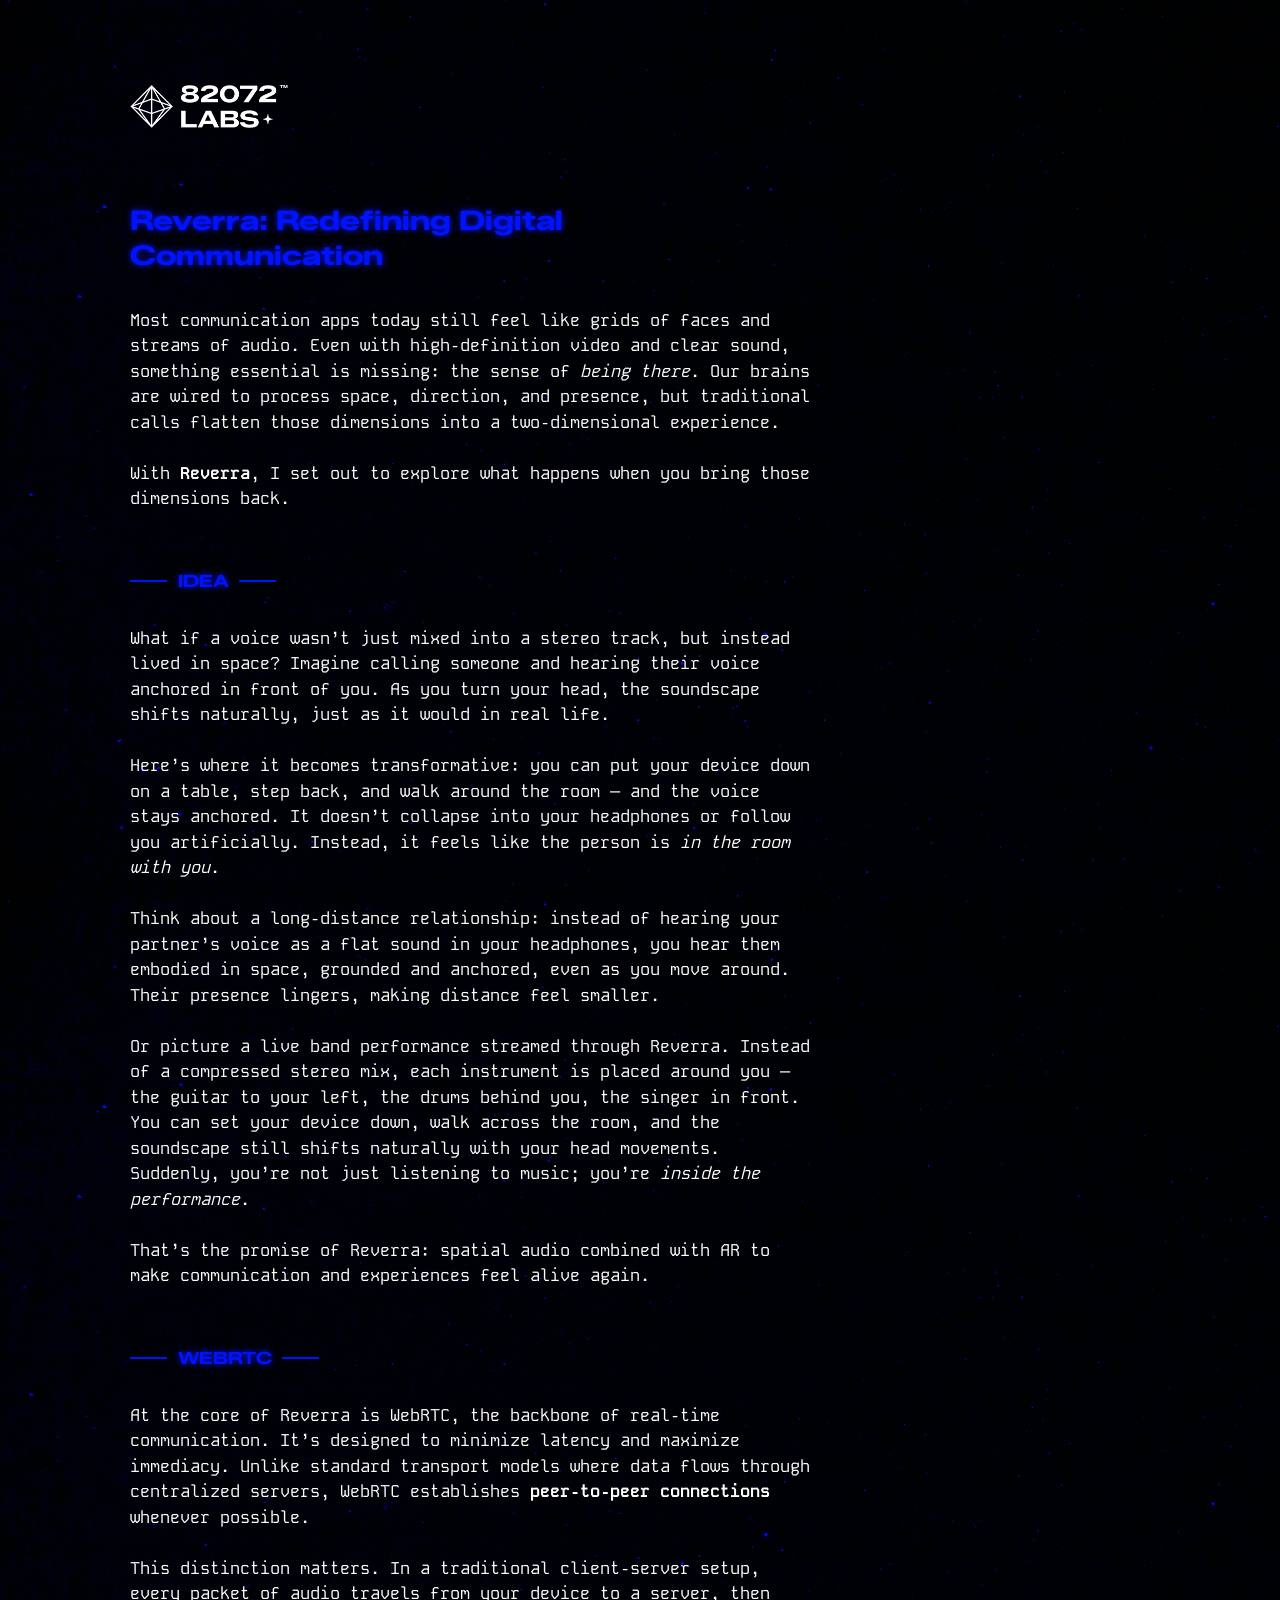
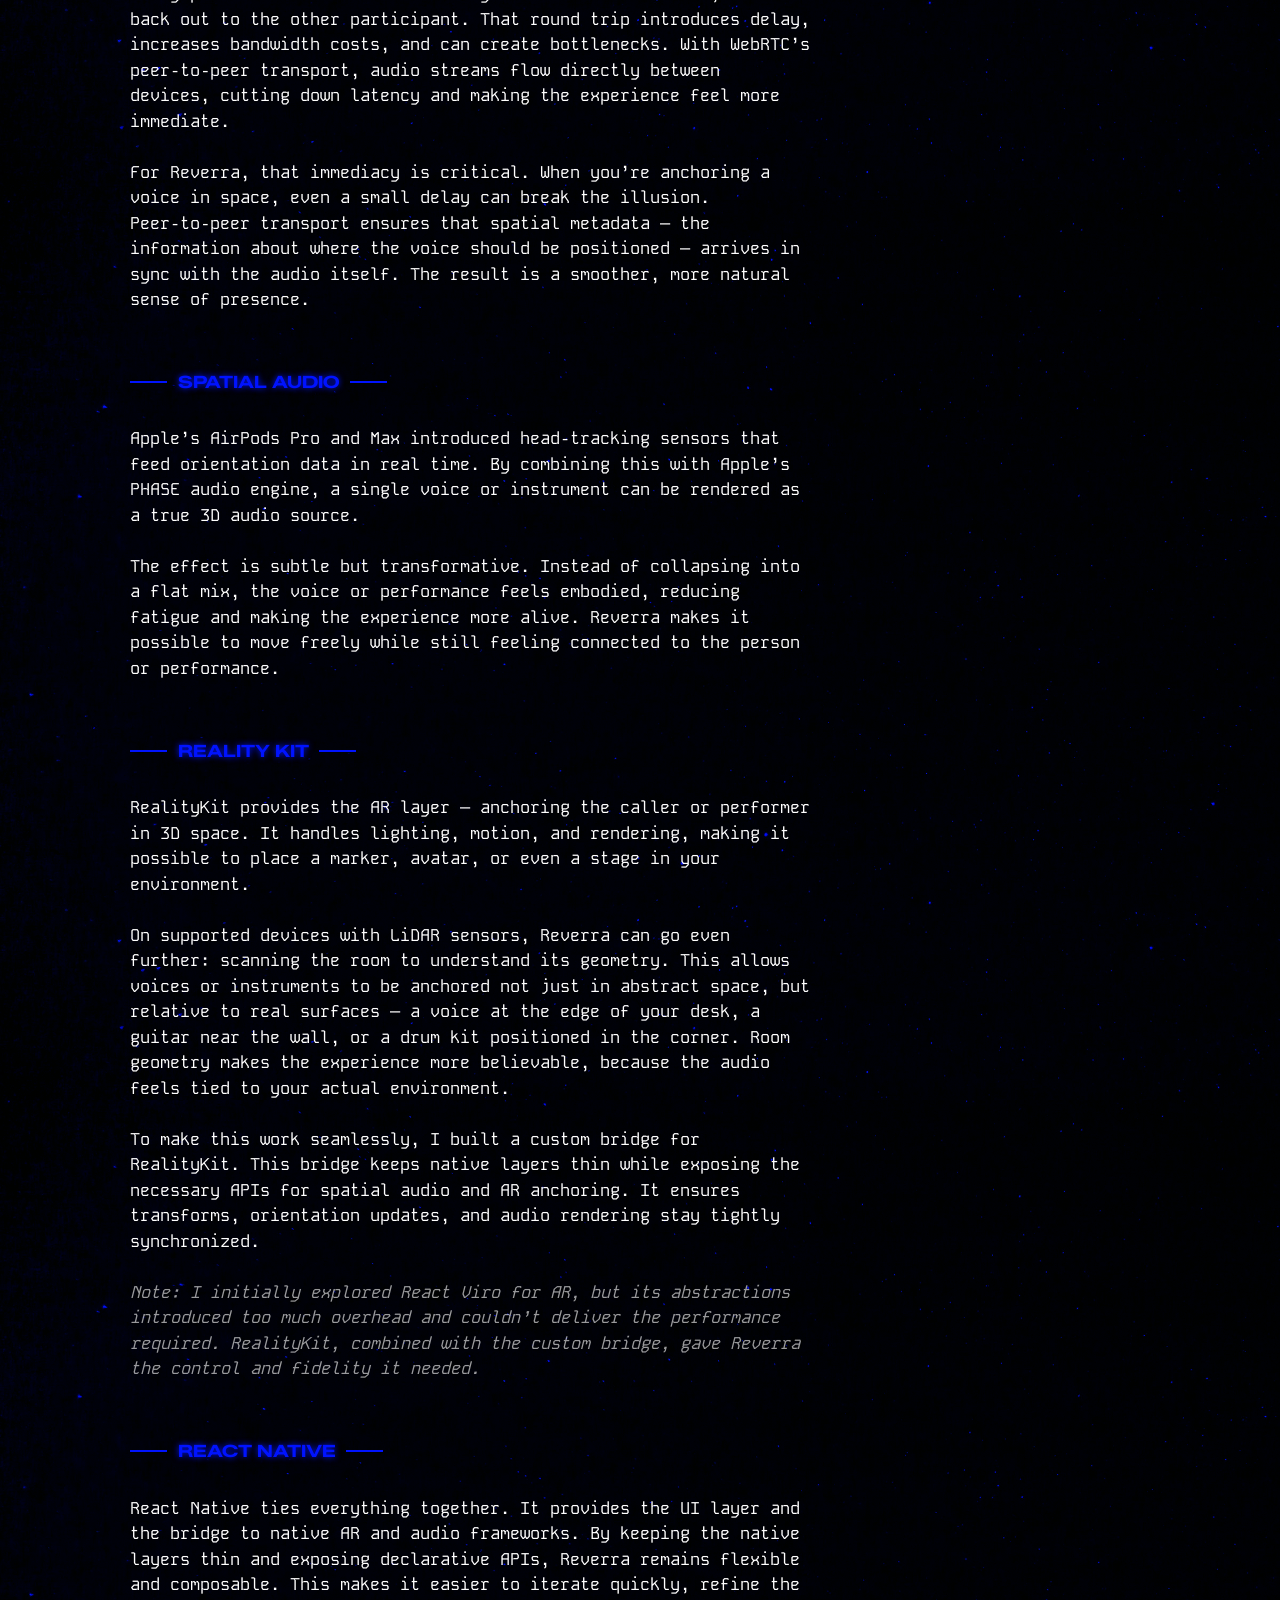
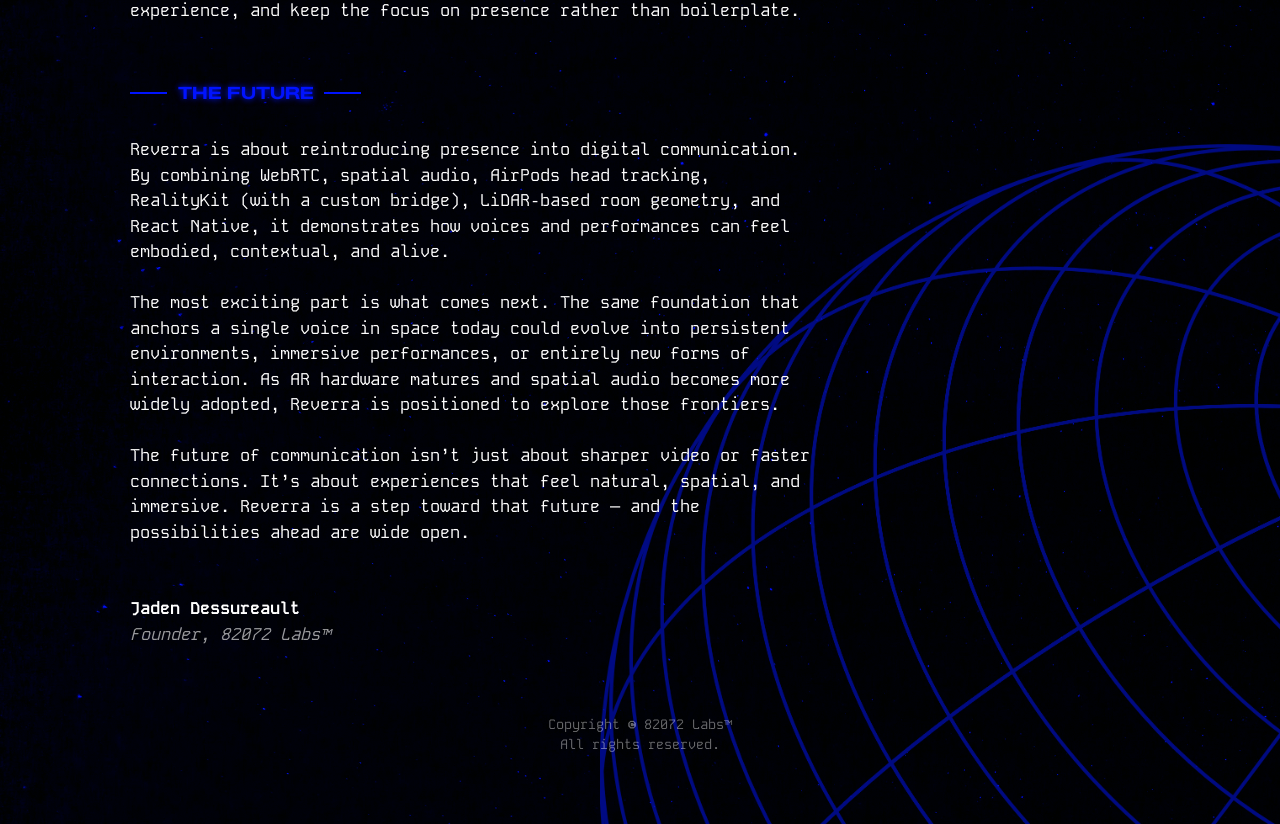
==== reverra.html @ 9ccff9d1 "add Reverra page" ====
<!DOCTYPE html>
<html>
  <head>
    <meta charset="utf-8">
    <title>82072 LABS&trade;</title>
    <meta name="viewport" content="width=device-width">
    <meta name="description" content="Clementine Cleaning is a wellness-focused cleaning service currently serving Winnipeg, Steinbach, and Neepawa.">
    <meta name="keywords" content="manitoba cleaners, green cleaners, winnipeg professional cleaners, manitoba professional cleaners, professional cleaners, winnipeg">

    <meta property="og:description" content="Clementine Cleaning is a wellness-focused cleaning service currently serving Winnipeg, Steinbach, and Neepawa.">
    <meta property="og:site_name" content="Clementine Cleaning">
    <meta property="og:title" content="Clementine Cleaning &mdash; tidy home. tidy mind.&trade;">
    <meta property="og:type" content="website">
    <meta property="og:url" content="https://clementinecleaning.ca">
    <meta property="og:image" content="images/card@2x.png" />

    <meta name="theme-color" content="#FDC772">

    <!-- Favicons -->
    <link rel="shortcut icon" href="images/icon-white.png">
    <link rel="apple-touch-icon" href="images/icon-white.png" sizes="180x180">

    <!-- Stylesheets -->
    <link rel="preconnect" href="https://fonts.googleapis.com">
    <link rel="preconnect" href="https://fonts.gstatic.com" crossorigin>
    <link href="https://fonts.googleapis.com/css2?family=Zalando+Sans+Expanded:wght@200..900&display=swap" rel="stylesheet">
    <link href="https://fonts.googleapis.com/css2?family=Kode+Mono:wght@400..700&display=swap" rel="stylesheet">

    <link rel="stylesheet" href="css/flexboxgrid.min.css">
    <link rel="stylesheet" href="css/main.css">
  </head>
  <body>
    <div class="global-container">
      <div class="container-fluid">
        <header class="header row">
          <a href="/"><img class="logo"  src="images/logo-full.png" /></a>
        </header>

        <section class="article row middle-xs between-xs">
          <div class="left-wrapper col-xs-12 col-md-8 last-xs first-md">
            <h2>Reverra: Redefining Digital Communication</h2>
            Most communication apps today still feel like grids of faces and streams of audio. Even with high‑definition video and clear sound, something essential is missing: the sense of <i>being there</i>. Our brains are wired to process space, direction, and presence, but traditional calls flatten those dimensions into a two‑dimensional experience.
            <br><br>
            With <strong>Reverra</strong>, I set out to explore what happens when you bring those dimensions back.
            <br><br>
            <h3>Idea</h3>
            What if a voice wasn’t just mixed into a stereo track, but instead lived in space? Imagine calling someone and hearing their voice anchored in front of you. As you turn your head, the soundscape shifts naturally, just as it would in real life.
            <br><br>
            Here’s where it becomes transformative: you can put your device down on a table, step back, and walk around the room — and the voice stays anchored. It doesn’t collapse into your headphones or follow you artificially. Instead, it feels like the person is <i>in the room with you</i>.
            <br><br>
            Think about a long‑distance relationship: instead of hearing your partner’s voice as a flat sound in your headphones, you hear them embodied in space, grounded and anchored, even as you move around. Their presence lingers, making distance feel smaller.
            <br><br>
            Or picture a live band performance streamed through Reverra. Instead of a compressed stereo mix, each instrument is placed around you — the guitar to your left, the drums behind you, the singer in front. You can set your device down, walk across the room, and the soundscape still shifts naturally with your head movements. Suddenly, you’re not just listening to music; you’re <i>inside the performance</i>.
            <br><br>
            That’s the promise of Reverra: spatial audio combined with AR to make communication and experiences feel alive again.
            <br><br>
            <h3>WebRTC</h3>
            At the core of Reverra is WebRTC, the backbone of real‑time communication. It’s designed to minimize latency and maximize immediacy. Unlike standard transport models where data flows through centralized servers, WebRTC establishes <strong>peer‑to‑peer connections</strong> whenever possible.
            <br><br>
            This distinction matters. In a traditional client‑server setup, every packet of audio travels from your device to a server, then back out to the other participant. That round trip introduces delay, increases bandwidth costs, and can create bottlenecks. With WebRTC’s peer‑to‑peer transport, audio streams flow directly between devices, cutting down latency and making the experience feel more immediate.
            <br><br>
            For Reverra, that immediacy is critical. When you’re anchoring a voice in space, even a small delay can break the illusion. Peer‑to‑peer transport ensures that spatial metadata — the information about where the voice should be positioned — arrives in sync with the audio itself. The result is a smoother, more natural sense of presence.
            <br><br>
            <h3>Spatial Audio</h3>
            Apple’s AirPods Pro and Max introduced head‑tracking sensors that feed orientation data in real time. By combining this with Apple’s PHASE audio engine, a single voice or instrument can be rendered as a true 3D audio source.
            <br><br>
            The effect is subtle but transformative. Instead of collapsing into a flat mix, the voice or performance feels embodied, reducing fatigue and making the experience more alive. Reverra makes it possible to move freely while still feeling connected to the person or performance.
            <br><br>
            <h3>Reality Kit</h3>
            RealityKit provides the AR layer — anchoring the caller or performer in 3D space. It handles lighting, motion, and rendering, making it possible to place a marker, avatar, or even a stage in your environment.
            <br><br>
            On supported devices with LiDAR sensors, Reverra can go even further: scanning the room to understand its geometry. This allows voices or instruments to be anchored not just in abstract space, but relative to real surfaces — a voice at the edge of your desk, a guitar near the wall, or a drum kit positioned in the corner. Room geometry makes the experience more believable, because the audio feels tied to your actual environment.
            <br><br>
            To make this work seamlessly, I built a custom bridge for RealityKit. This bridge keeps native layers thin while exposing the necessary APIs for spatial audio and AR anchoring. It ensures transforms, orientation updates, and audio rendering stay tightly synchronized.
            <br><br>
            <em>Note: I initially explored React Viro for AR, but its abstractions introduced too much overhead and couldn’t deliver the performance required. RealityKit, combined with the custom bridge, gave Reverra the control and fidelity it needed.</em>
            <br><br>
            <h3>React Native</h3>
            React Native ties everything together. It provides the UI layer and the bridge to native AR and audio frameworks. By keeping the native layers thin and exposing declarative APIs, Reverra remains flexible and composable. This makes it easier to iterate quickly, refine the experience, and keep the focus on presence rather than boilerplate.
            <br><br>
            <h3>The Future</h3>
            Reverra is about reintroducing presence into digital communication. By combining WebRTC, spatial audio, AirPods head tracking, RealityKit (with a custom bridge), LiDAR‑based room geometry, and React Native, it demonstrates how voices and performances can feel embodied, contextual, and alive.
            <br><br>
            The most exciting part is what comes next. The same foundation that anchors a single voice in space today could evolve into persistent environments, immersive performances, or entirely new forms of interaction. As AR hardware matures and spatial audio becomes more widely adopted, Reverra is positioned to explore those frontiers.
            <br><br>
            The future of communication isn’t just about sharper video or faster connections. It’s about experiences that feel natural, spatial, and immersive. Reverra is a step toward that future — and the possibilities ahead are wide open.
            <br><br><br>
            <strong>Jaden Dessureault</strong>
            <br>
            <em>Founder, 82072 Labs&trade;</em>
          </div>
        </section>

        <footer class="footer row">
          <div class="copyright col-xs-12">Copyright &copy; 82072 Labs&trade;<br> All rights reserved.<br></div>
        </footer>
      </div>

      <span class="overlay"></span>
      <span class="globe"></span>
    </div>
  </body>
</html>
---- css/flexboxgrid.min.css ----
.container,.container-fluid{margin-right:auto;margin-left:auto}.container-fluid{padding-right:2rem;padding-left:2rem}.row{box-sizing:border-box;display:-webkit-box;display:-webkit-flex;display:-ms-flexbox;display:flex;-webkit-box-flex:0;-webkit-flex:0 1 auto;-ms-flex:0 1 auto;flex:0 1 auto;-webkit-box-orient:horizontal;-webkit-box-direction:normal;-webkit-flex-direction:row;-ms-flex-direction:row;flex-direction:row;-webkit-flex-wrap:wrap;-ms-flex-wrap:wrap;flex-wrap:wrap;margin-right:-.5rem;margin-left:-.5rem}.row.reverse{-webkit-box-orient:horizontal;-webkit-box-direction:reverse;-webkit-flex-direction:row-reverse;-ms-flex-direction:row-reverse;flex-direction:row-reverse}.col.reverse{-webkit-box-orient:vertical;-webkit-box-direction:reverse;-webkit-flex-direction:column-reverse;-ms-flex-direction:column-reverse;flex-direction:column-reverse}.col-xs,.col-xs-1,.col-xs-10,.col-xs-11,.col-xs-12,.col-xs-2,.col-xs-3,.col-xs-4,.col-xs-5,.col-xs-6,.col-xs-7,.col-xs-8,.col-xs-9,.col-xs-offset-1,.col-xs-offset-10,.col-xs-offset-11,.col-xs-offset-12,.col-xs-offset-2,.col-xs-offset-3,.col-xs-offset-4,.col-xs-offset-5,.col-xs-offset-6,.col-xs-offset-7,.col-xs-offset-8,.col-xs-offset-9{box-sizing:border-box;-webkit-box-flex:0;-webkit-flex:0 0 auto;-ms-flex:0 0 auto;flex:0 0 auto;padding-right:.5rem;padding-left:.5rem}.col-xs{-webkit-box-flex:1;-webkit-flex-grow:1;-ms-flex-positive:1;flex-grow:1;-webkit-flex-basis:0;-ms-flex-preferred-size:0;flex-basis:0;max-width:100%}.col-xs-1{-webkit-flex-basis:8.333%;-ms-flex-preferred-size:8.333%;flex-basis:8.333%;max-width:8.333%}.col-xs-2{-webkit-flex-basis:16.667%;-ms-flex-preferred-size:16.667%;flex-basis:16.667%;max-width:16.667%}.col-xs-3{-webkit-flex-basis:25%;-ms-flex-preferred-size:25%;flex-basis:25%;max-width:25%}.col-xs-4{-webkit-flex-basis:33.333%;-ms-flex-preferred-size:33.333%;flex-basis:33.333%;max-width:33.333%}.col-xs-5{-webkit-flex-basis:41.667%;-ms-flex-preferred-size:41.667%;flex-basis:41.667%;max-width:41.667%}.col-xs-6{-webkit-flex-basis:50%;-ms-flex-preferred-size:50%;flex-basis:50%;max-width:50%}.col-xs-7{-webkit-flex-basis:58.333%;-ms-flex-preferred-size:58.333%;flex-basis:58.333%;max-width:58.333%}.col-xs-8{-webkit-flex-basis:66.667%;-ms-flex-preferred-size:66.667%;flex-basis:66.667%;max-width:66.667%}.col-xs-9{-webkit-flex-basis:75%;-ms-flex-preferred-size:75%;flex-basis:75%;max-width:75%}.col-xs-10{-webkit-flex-basis:83.333%;-ms-flex-preferred-size:83.333%;flex-basis:83.333%;max-width:83.333%}.col-xs-11{-webkit-flex-basis:91.667%;-ms-flex-preferred-size:91.667%;flex-basis:91.667%;max-width:91.667%}.col-xs-12{-webkit-flex-basis:100%;-ms-flex-preferred-size:100%;flex-basis:100%;max-width:100%}.col-xs-offset-1{margin-left:8.333%}.col-xs-offset-2{margin-left:16.667%}.col-xs-offset-3{margin-left:25%}.col-xs-offset-4{margin-left:33.333%}.col-xs-offset-5{margin-left:41.667%}.col-xs-offset-6{margin-left:50%}.col-xs-offset-7{margin-left:58.333%}.col-xs-offset-8{margin-left:66.667%}.col-xs-offset-9{margin-left:75%}.col-xs-offset-10{margin-left:83.333%}.col-xs-offset-11{margin-left:91.667%}.start-xs{-webkit-box-pack:start;-webkit-justify-content:flex-start;-ms-flex-pack:start;justify-content:flex-start;text-align:start}.center-xs{-webkit-box-pack:center;-webkit-justify-content:center;-ms-flex-pack:center;justify-content:center;text-align:center}.end-xs{-webkit-box-pack:end;-webkit-justify-content:flex-end;-ms-flex-pack:end;justify-content:flex-end;text-align:end}.top-xs{-webkit-box-align:start;-webkit-align-items:flex-start;-ms-flex-align:start;align-items:flex-start}.middle-xs{-webkit-box-align:center;-webkit-align-items:center;-ms-flex-align:center;align-items:center}.bottom-xs{-webkit-box-align:end;-webkit-align-items:flex-end;-ms-flex-align:end;align-items:flex-end}.around-xs{-webkit-justify-content:space-around;-ms-flex-pack:distribute;justify-content:space-around}.between-xs{-webkit-box-pack:justify;-webkit-justify-content:space-between;-ms-flex-pack:justify;justify-content:space-between}.first-xs{-webkit-box-ordinal-group:0;-webkit-order:-1;-ms-flex-order:-1;order:-1}.last-xs{-webkit-box-ordinal-group:2;-webkit-order:1;-ms-flex-order:1;order:1}@media only screen and (min-width:48em){.container{width:49rem}.col-sm,.col-sm-1,.col-sm-10,.col-sm-11,.col-sm-12,.col-sm-2,.col-sm-3,.col-sm-4,.col-sm-5,.col-sm-6,.col-sm-7,.col-sm-8,.col-sm-9,.col-sm-offset-1,.col-sm-offset-10,.col-sm-offset-11,.col-sm-offset-12,.col-sm-offset-2,.col-sm-offset-3,.col-sm-offset-4,.col-sm-offset-5,.col-sm-offset-6,.col-sm-offset-7,.col-sm-offset-8,.col-sm-offset-9{box-sizing:border-box;-webkit-box-flex:0;-webkit-flex:0 0 auto;-ms-flex:0 0 auto;flex:0 0 auto;padding-right:.5rem;padding-left:.5rem}.col-sm{-webkit-box-flex:1;-webkit-flex-grow:1;-ms-flex-positive:1;flex-grow:1;-webkit-flex-basis:0;-ms-flex-preferred-size:0;flex-basis:0;max-width:100%}.col-sm-1{-webkit-flex-basis:8.333%;-ms-flex-preferred-size:8.333%;flex-basis:8.333%;max-width:8.333%}.col-sm-2{-webkit-flex-basis:16.667%;-ms-flex-preferred-size:16.667%;flex-basis:16.667%;max-width:16.667%}.col-sm-3{-webkit-flex-basis:25%;-ms-flex-preferred-size:25%;flex-basis:25%;max-width:25%}.col-sm-4{-webkit-flex-basis:33.333%;-ms-flex-preferred-size:33.333%;flex-basis:33.333%;max-width:33.333%}.col-sm-5{-webkit-flex-basis:41.667%;-ms-flex-preferred-size:41.667%;flex-basis:41.667%;max-width:41.667%}.col-sm-6{-webkit-flex-basis:50%;-ms-flex-preferred-size:50%;flex-basis:50%;max-width:50%}.col-sm-7{-webkit-flex-basis:58.333%;-ms-flex-preferred-size:58.333%;flex-basis:58.333%;max-width:58.333%}.col-sm-8{-webkit-flex-basis:66.667%;-ms-flex-preferred-size:66.667%;flex-basis:66.667%;max-width:66.667%}.col-sm-9{-webkit-flex-basis:75%;-ms-flex-preferred-size:75%;flex-basis:75%;max-width:75%}.col-sm-10{-webkit-flex-basis:83.333%;-ms-flex-preferred-size:83.333%;flex-basis:83.333%;max-width:83.333%}.col-sm-11{-webkit-flex-basis:91.667%;-ms-flex-preferred-size:91.667%;flex-basis:91.667%;max-width:91.667%}.col-sm-12{-webkit-flex-basis:100%;-ms-flex-preferred-size:100%;flex-basis:100%;max-width:100%}.col-sm-offset-1{margin-left:8.333%}.col-sm-offset-2{margin-left:16.667%}.col-sm-offset-3{margin-left:25%}.col-sm-offset-4{margin-left:33.333%}.col-sm-offset-5{margin-left:41.667%}.col-sm-offset-6{margin-left:50%}.col-sm-offset-7{margin-left:58.333%}.col-sm-offset-8{margin-left:66.667%}.col-sm-offset-9{margin-left:75%}.col-sm-offset-10{margin-left:83.333%}.col-sm-offset-11{margin-left:91.667%}.start-sm{-webkit-box-pack:start;-webkit-justify-content:flex-start;-ms-flex-pack:start;justify-content:flex-start;text-align:start}.center-sm{-webkit-box-pack:center;-webkit-justify-content:center;-ms-flex-pack:center;justify-content:center;text-align:center}.end-sm{-webkit-box-pack:end;-webkit-justify-content:flex-end;-ms-flex-pack:end;justify-content:flex-end;text-align:end}.top-sm{-webkit-box-align:start;-webkit-align-items:flex-start;-ms-flex-align:start;align-items:flex-start}.middle-sm{-webkit-box-align:center;-webkit-align-items:center;-ms-flex-align:center;align-items:center}.bottom-sm{-webkit-box-align:end;-webkit-align-items:flex-end;-ms-flex-align:end;align-items:flex-end}.around-sm{-webkit-justify-content:space-around;-ms-flex-pack:distribute;justify-content:space-around}.between-sm{-webkit-box-pack:justify;-webkit-justify-content:space-between;-ms-flex-pack:justify;justify-content:space-between}.first-sm{-webkit-box-ordinal-group:0;-webkit-order:-1;-ms-flex-order:-1;order:-1}.last-sm{-webkit-box-ordinal-group:2;-webkit-order:1;-ms-flex-order:1;order:1}}@media only screen and (min-width:64em){.container{width:65rem}.col-md,.col-md-1,.col-md-10,.col-md-11,.col-md-12,.col-md-2,.col-md-3,.col-md-4,.col-md-5,.col-md-6,.col-md-7,.col-md-8,.col-md-9,.col-md-offset-1,.col-md-offset-10,.col-md-offset-11,.col-md-offset-12,.col-md-offset-2,.col-md-offset-3,.col-md-offset-4,.col-md-offset-5,.col-md-offset-6,.col-md-offset-7,.col-md-offset-8,.col-md-offset-9{box-sizing:border-box;-webkit-box-flex:0;-webkit-flex:0 0 auto;-ms-flex:0 0 auto;flex:0 0 auto;padding-right:.5rem;padding-left:.5rem}.col-md{-webkit-box-flex:1;-webkit-flex-grow:1;-ms-flex-positive:1;flex-grow:1;-webkit-flex-basis:0;-ms-flex-preferred-size:0;flex-basis:0;max-width:100%}.col-md-1{-webkit-flex-basis:8.333%;-ms-flex-preferred-size:8.333%;flex-basis:8.333%;max-width:8.333%}.col-md-2{-webkit-flex-basis:16.667%;-ms-flex-preferred-size:16.667%;flex-basis:16.667%;max-width:16.667%}.col-md-3{-webkit-flex-basis:25%;-ms-flex-preferred-size:25%;flex-basis:25%;max-width:25%}.col-md-4{-webkit-flex-basis:33.333%;-ms-flex-preferred-size:33.333%;flex-basis:33.333%;max-width:33.333%}.col-md-5{-webkit-flex-basis:41.667%;-ms-flex-preferred-size:41.667%;flex-basis:41.667%;max-width:41.667%}.col-md-6{-webkit-flex-basis:50%;-ms-flex-preferred-size:50%;flex-basis:50%;max-width:50%}.col-md-7{-webkit-flex-basis:58.333%;-ms-flex-preferred-size:58.333%;flex-basis:58.333%;max-width:58.333%}.col-md-8{-webkit-flex-basis:66.667%;-ms-flex-preferred-size:66.667%;flex-basis:66.667%;max-width:66.667%}.col-md-9{-webkit-flex-basis:75%;-ms-flex-preferred-size:75%;flex-basis:75%;max-width:75%}.col-md-10{-webkit-flex-basis:83.333%;-ms-flex-preferred-size:83.333%;flex-basis:83.333%;max-width:83.333%}.col-md-11{-webkit-flex-basis:91.667%;-ms-flex-preferred-size:91.667%;flex-basis:91.667%;max-width:91.667%}.col-md-12{-webkit-flex-basis:100%;-ms-flex-preferred-size:100%;flex-basis:100%;max-width:100%}.col-md-offset-1{margin-left:8.333%}.col-md-offset-2{margin-left:16.667%}.col-md-offset-3{margin-left:25%}.col-md-offset-4{margin-left:33.333%}.col-md-offset-5{margin-left:41.667%}.col-md-offset-6{margin-left:50%}.col-md-offset-7{margin-left:58.333%}.col-md-offset-8{margin-left:66.667%}.col-md-offset-9{margin-left:75%}.col-md-offset-10{margin-left:83.333%}.col-md-offset-11{margin-left:91.667%}.start-md{-webkit-box-pack:start;-webkit-justify-content:flex-start;-ms-flex-pack:start;justify-content:flex-start;text-align:start}.center-md{-webkit-box-pack:center;-webkit-justify-content:center;-ms-flex-pack:center;justify-content:center;text-align:center}.end-md{-webkit-box-pack:end;-webkit-justify-content:flex-end;-ms-flex-pack:end;justify-content:flex-end;text-align:end}.top-md{-webkit-box-align:start;-webkit-align-items:flex-start;-ms-flex-align:start;align-items:flex-start}.middle-md{-webkit-box-align:center;-webkit-align-items:center;-ms-flex-align:center;align-items:center}.bottom-md{-webkit-box-align:end;-webkit-align-items:flex-end;-ms-flex-align:end;align-items:flex-end}.around-md{-webkit-justify-content:space-around;-ms-flex-pack:distribute;justify-content:space-around}.between-md{-webkit-box-pack:justify;-webkit-justify-content:space-between;-ms-flex-pack:justify;justify-content:space-between}.first-md{-webkit-box-ordinal-group:0;-webkit-order:-1;-ms-flex-order:-1;order:-1}.last-md{-webkit-box-ordinal-group:2;-webkit-order:1;-ms-flex-order:1;order:1}}@media only screen and (min-width:75em){.container{width:76rem}.col-lg,.col-lg-1,.col-lg-10,.col-lg-11,.col-lg-12,.col-lg-2,.col-lg-3,.col-lg-4,.col-lg-5,.col-lg-6,.col-lg-7,.col-lg-8,.col-lg-9,.col-lg-offset-1,.col-lg-offset-10,.col-lg-offset-11,.col-lg-offset-12,.col-lg-offset-2,.col-lg-offset-3,.col-lg-offset-4,.col-lg-offset-5,.col-lg-offset-6,.col-lg-offset-7,.col-lg-offset-8,.col-lg-offset-9{box-sizing:border-box;-webkit-box-flex:0;-webkit-flex:0 0 auto;-ms-flex:0 0 auto;flex:0 0 auto;padding-right:.5rem;padding-left:.5rem}.col-lg{-webkit-box-flex:1;-webkit-flex-grow:1;-ms-flex-positive:1;flex-grow:1;-webkit-flex-basis:0;-ms-flex-preferred-size:0;flex-basis:0;max-width:100%}.col-lg-1{-webkit-flex-basis:8.333%;-ms-flex-preferred-size:8.333%;flex-basis:8.333%;max-width:8.333%}.col-lg-2{-webkit-flex-basis:16.667%;-ms-flex-preferred-size:16.667%;flex-basis:16.667%;max-width:16.667%}.col-lg-3{-webkit-flex-basis:25%;-ms-flex-preferred-size:25%;flex-basis:25%;max-width:25%}.col-lg-4{-webkit-flex-basis:33.333%;-ms-flex-preferred-size:33.333%;flex-basis:33.333%;max-width:33.333%}.col-lg-5{-webkit-flex-basis:41.667%;-ms-flex-preferred-size:41.667%;flex-basis:41.667%;max-width:41.667%}.col-lg-6{-webkit-flex-basis:50%;-ms-flex-preferred-size:50%;flex-basis:50%;max-width:50%}.col-lg-7{-webkit-flex-basis:58.333%;-ms-flex-preferred-size:58.333%;flex-basis:58.333%;max-width:58.333%}.col-lg-8{-webkit-flex-basis:66.667%;-ms-flex-preferred-size:66.667%;flex-basis:66.667%;max-width:66.667%}.col-lg-9{-webkit-flex-basis:75%;-ms-flex-preferred-size:75%;flex-basis:75%;max-width:75%}.col-lg-10{-webkit-flex-basis:83.333%;-ms-flex-preferred-size:83.333%;flex-basis:83.333%;max-width:83.333%}.col-lg-11{-webkit-flex-basis:91.667%;-ms-flex-preferred-size:91.667%;flex-basis:91.667%;max-width:91.667%}.col-lg-12{-webkit-flex-basis:100%;-ms-flex-preferred-size:100%;flex-basis:100%;max-width:100%}.col-lg-offset-1{margin-left:8.333%}.col-lg-offset-2{margin-left:16.667%}.col-lg-offset-3{margin-left:25%}.col-lg-offset-4{margin-left:33.333%}.col-lg-offset-5{margin-left:41.667%}.col-lg-offset-6{margin-left:50%}.col-lg-offset-7{margin-left:58.333%}.col-lg-offset-8{margin-left:66.667%}.col-lg-offset-9{margin-left:75%}.col-lg-offset-10{margin-left:83.333%}.col-lg-offset-11{margin-left:91.667%}.start-lg{-webkit-box-pack:start;-webkit-justify-content:flex-start;-ms-flex-pack:start;justify-content:flex-start;text-align:start}.center-lg{-webkit-box-pack:center;-webkit-justify-content:center;-ms-flex-pack:center;justify-content:center;text-align:center}.end-lg{-webkit-box-pack:end;-webkit-justify-content:flex-end;-ms-flex-pack:end;justify-content:flex-end;text-align:end}.top-lg{-webkit-box-align:start;-webkit-align-items:flex-start;-ms-flex-align:start;align-items:flex-start}.middle-lg{-webkit-box-align:center;-webkit-align-items:center;-ms-flex-align:center;align-items:center}.bottom-lg{-webkit-box-align:end;-webkit-align-items:flex-end;-ms-flex-align:end;align-items:flex-end}.around-lg{-webkit-justify-content:space-around;-ms-flex-pack:distribute;justify-content:space-around}.between-lg{-webkit-box-pack:justify;-webkit-justify-content:space-between;-ms-flex-pack:justify;justify-content:space-between}.first-lg{-webkit-box-ordinal-group:0;-webkit-order:-1;-ms-flex-order:-1;order:-1}.last-lg{-webkit-box-ordinal-group:2;-webkit-order:1;-ms-flex-order:1;order:1}}
---- css/main.css ----
* {
  margin: 0;
  padding: 0;
  /*outline: 1px dashed blue;*/
}

:root {
  font-size: 17px;
  line-height: 1.5;
  font-family: "Kode Mono", monospace;
  -webkit-font-smoothing: antialiased;
  -moz-osx-font-smoothing: grayscale;
}

::selection {
  color: #ffffff;
  background-color: #0013FF;
}

html {
  background: #010111;
  background-size: cover;
}

html,
body {
  height: 100%;
  width: 100%;
  background-image: url("../images/space.jpg");
  background-size: cover;
}

body {
  color: #ffffff;
  font-weight: 400;
  position: relative;
}

b,
strong {
  font-weight: 700;
  color: inherit;
}

em {
  opacity: 0.6;
}

img {
  height: auto;
}

h1 {
  font-size: 2.5rem;
  font-family: "Zalando Sans Expanded", sans-serif;
  line-height: 1.2;
  margin-bottom: 2rem;
  color: #0013FF;
  text-shadow: 0 0 0.4rem #0013FF;
  animation: 0.6s fadeInY;
}

h2 {
  font-size: 1.6rem;
  font-family: "Zalando Sans Expanded", sans-serif;
  line-height: 1.3;
  margin-bottom: 2rem;
  color: #0013FF;
  text-shadow: 0 0 0.4rem #0013FF;
  animation: 0.6s fadeInY;
}

h3 {
  display: flex;
  font-family: "Zalando Sans Expanded", sans-serif;
  font-size: 1rem;
  color: #0013FF;
  text-shadow: 0 0 0.4rem #0013FF;
  text-transform: uppercase;
  line-height: 1.2;
  margin-bottom: 2rem;
  margin-top: 2rem;
  align-items: center;
}

h3:before,
h3:after {
  content: "";
  height: 2px;
  width: 2.2rem;
  background: #0013FF;
  display: inline-block;
}

h3:before {
  margin-right: 0.6rem;
}

h3:after {
  margin-left: 0.6rem;
}

ul {
  padding-inline-start: 20px
}

a {
  color: inherit;
}

sup {
  font-size: 50%;
}

.overlay {
  position: absolute;
  top: 0;
  left: 0;
  right: 0;
  bottom: 0;
  background: #0013FF;
  mix-blend-mode: multiply;
  z-index: 1;
}

.global-container {
  min-height: 100dvh; /* dynamic viewport height */
  position: relative;
}

.container-fluid {
  display: flex;
  width: 100%;
  min-height: 100dvh;
  max-width: 64rem;
  padding: 1rem 2rem;
  box-sizing: border-box;
  flex-direction: column;
  align-items: flex-start;
  justify-content: space-between;
  z-index: 2;
  position: relative;
}

.row {
  width: 100%;
  margin: 0 auto;
}

.header {
  padding: 2rem 0;
}

.left-wrapper {
  padding: 0;
}

.logo {
  height: 2.5rem;
  animation: 0.5s linear fadeIn;
}

.footer {
  justify-content: center;
  text-align: center;
}

.copyright {
  opacity: 0.4;
  font-size: 0.8rem;
  padding: 4rem 0 1rem 0;
}

.btn {
  background: rgba(0, 0, 0, 0.5);
  border: 2px solid #0013FF;
  padding: 0.5rem 1rem;
  border-radius: 10rem;
  box-shadow: 0 0 0.4rem #0013FF;
  display: inline-block;
  color: #fff;
  transition: all 0.2s;
  line-height: 1.35;
}

a.btn,
a.btn:link {
  text-decoration: none;
  text-shadow: none;
  -webkit-tap-highlight-color: transparent;
}

.btn-arrow:after {
  content: "\0203A";
  padding-left: 1rem;
  transition: all 0.2s;
}

.btn:hover {
  box-shadow: 0 0 1px rgba(0, 0, 0, 0.3);
  opacity: 0.9;
  outline: none;
}

.btn:hover:after {
  padding-left: 1.2rem;
}

.btn:active {
  box-shadow: inset 0 0 4px rgba(0, 0, 0, 0.2);
  outline: none;
  transform: scale3d(1.05, 1.05, 1.05);
}

.about {
  padding-bottom: 3rem;
  height: 100%;
}

.tagline {
  margin-bottom: 2rem;
}

.info {
  text-shadow: 0 0 4px rgba(0,0,0,0.5);
  animation: 0.6s fadeInY;
}

.globe {
  width: 25rem;
  height: 25rem;
  background-image: url("../images/globe-cropped.png");
  background-size: cover;
  position: absolute;
  right: 0;
  bottom: 0;
  opacity: 0.3;
  animation: 2s fadeInGlobeMobile;
}

.reverra-wrapper {
  padding: 0;
}

.reverra-wrapper .icon-wrapper {
  display: flex;
  flex-direction: row;
  align-items: center;
  margin-bottom: 1rem;
}

.reverra-wrapper .icon {
  height: 3rem;
  display: inline-block;
  margin-right: 1rem;
}

.reverra-wrapper .platforms {
  opacity: 0.4;
  font-size: 0.8rem;
}

.reverra-wrapper .btn {
  margin-top: 2rem;
}

.about,
.article {
  margin-top: 2rem;
}

@media only screen and (min-width: 48em) {
  .container-fluid {
    padding: 3rem 2rem;
    display: flex;
    flex-flow: column;
  }

  .header {
    padding: 2rem 0;
  }

  .logo {
    height: 2.5rem;
    animation: 0.5s linear fadeIn;
  }

  .intro {
    font-size: 1.5rem;
    margin-top: 2rem;
  }

  .tagline {
    font-size: 3rem;
    margin-top: 0;
  }

  .footer {
    padding: 0;
  }

  .globe {
    width: 40rem;
    height: 40rem;
    opacity: 0.5;
    animation: 2s fadeInGlobe;
  }
}

@-webkit-keyframes fadeInY {
  from {
    opacity: 0;
    transform: translateY(1rem);
  }

  to {
    opacity: 1;
    transform: translateY(0rem);
  }
}

@-webkit-keyframes fadeInX {
  from {
    opacity: 0;
    transform: translateX(1rem);
  }

  to {
    opacity: 1;
    transform: translateX(0rem);
  }
}

@-webkit-keyframes fadeIn {
  from {
    opacity: 0;
  }

  to {
    opacity: 1;
  }
}

@-webkit-keyframes fadeInGlobe {
  from {
    opacity: 0;
  }

  to {
    opacity: 0.5;
  }
}

@-webkit-keyframes fadeInGlobeMobile {
  from {
    opacity: 0;
  }

  to {
    opacity: 0.3;
  }
}
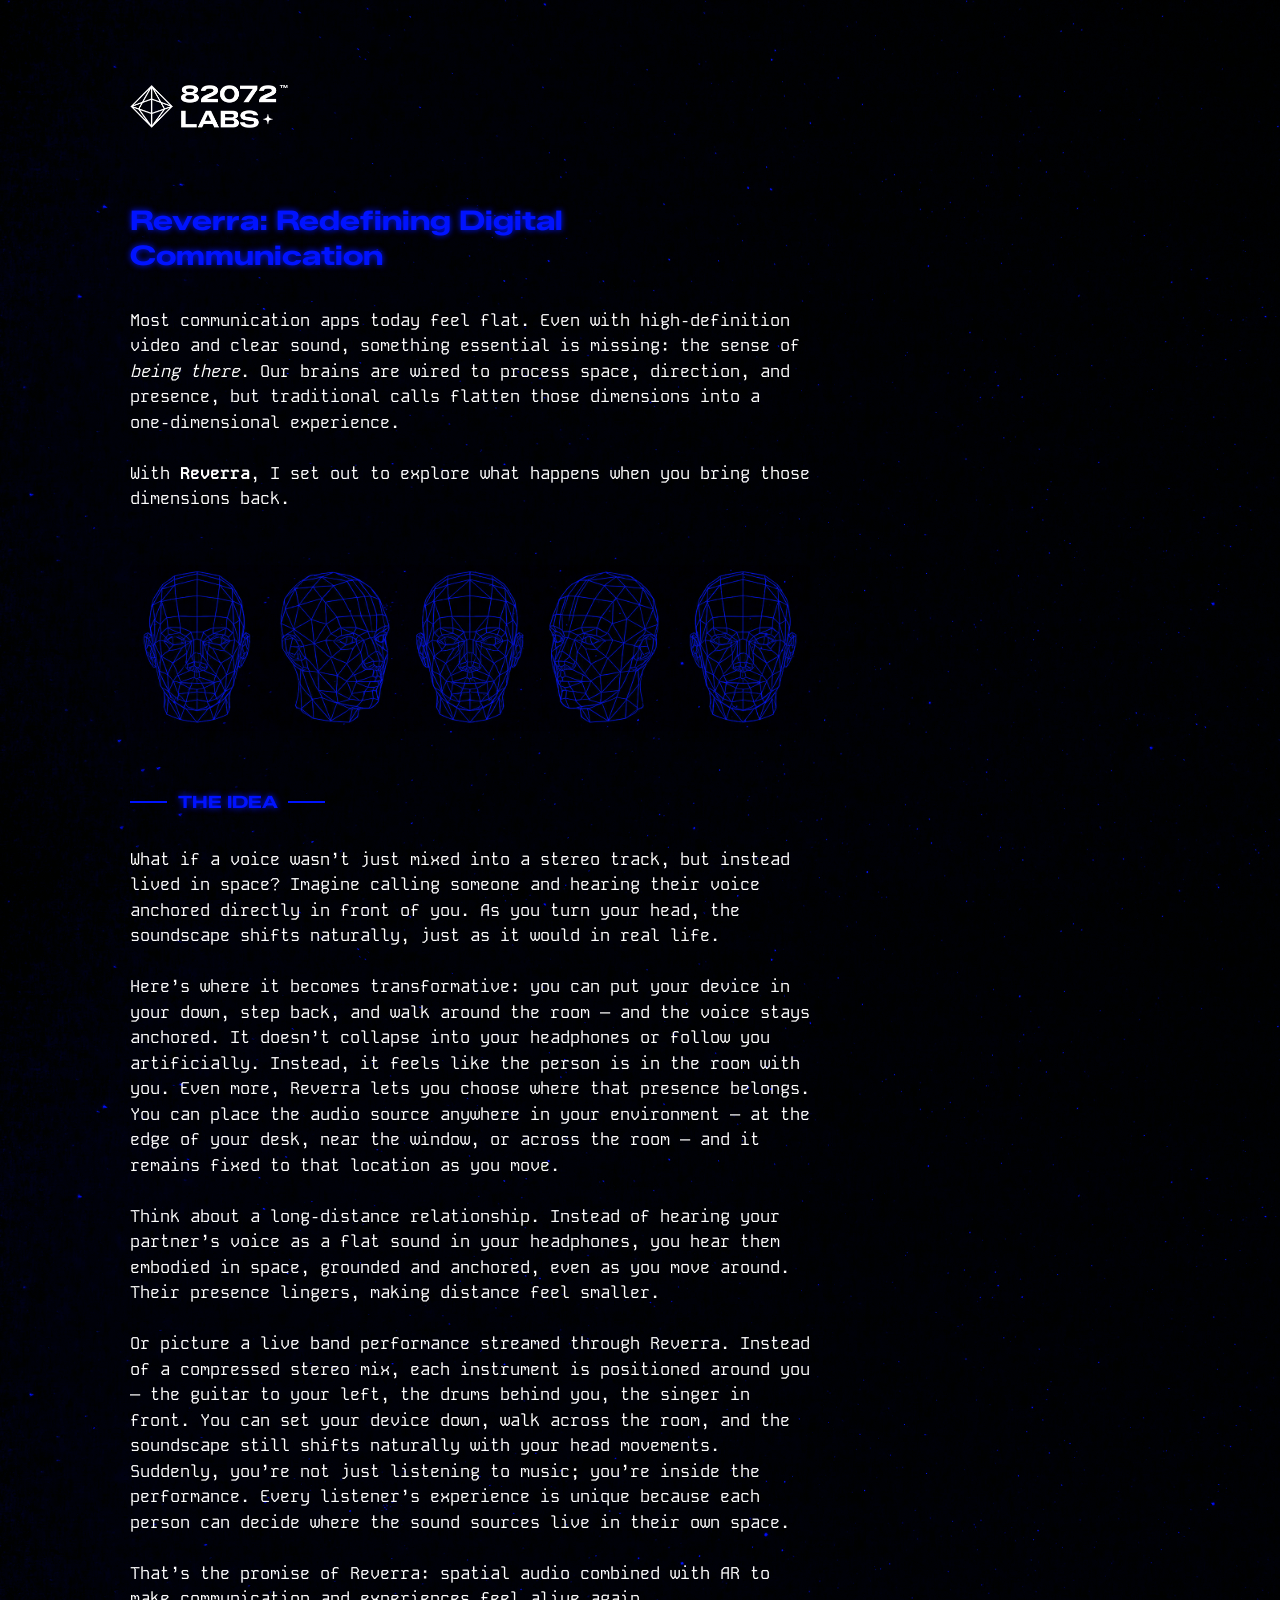
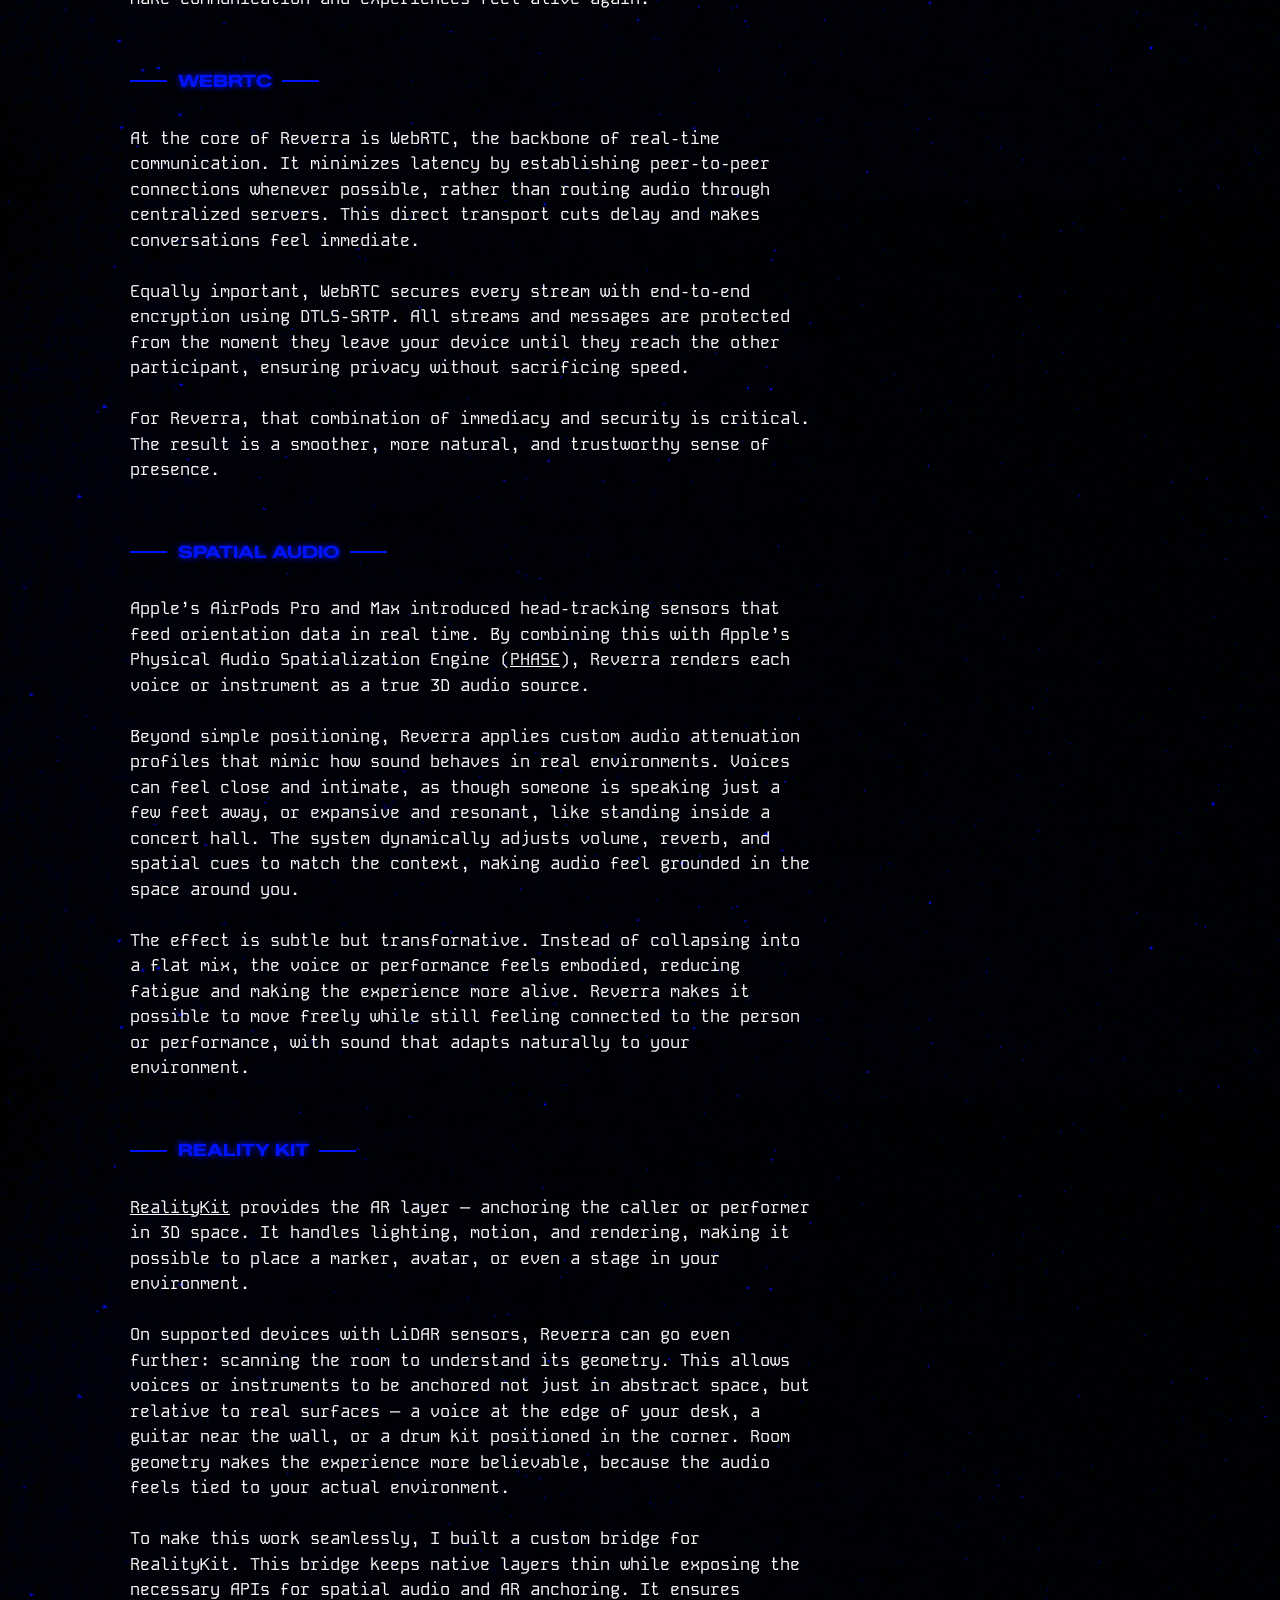
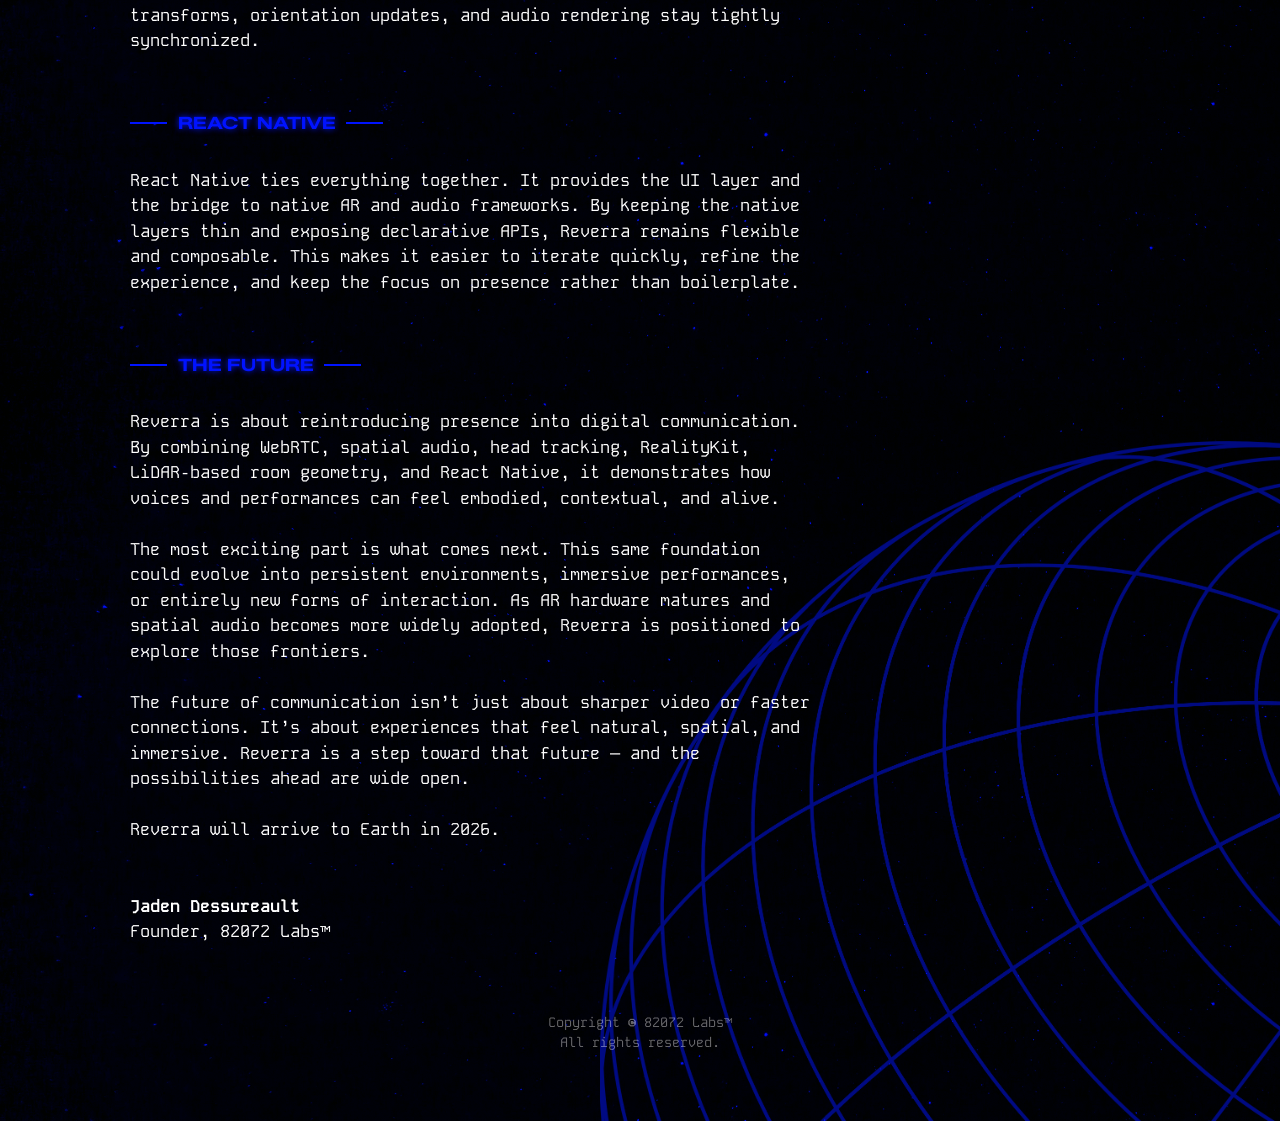
==== commit 7ff20be0: "add faces image, update case study, fix button styles" ====
--- a/reverra.html
+++ b/reverra.html
@@ -39,55 +39,59 @@
         <section class="article row middle-xs between-xs">
           <div class="left-wrapper col-xs-12 col-md-8 last-xs first-md">
             <h2>Reverra: Redefining Digital Communication</h2>
-            Most communication apps today still feel like grids of faces and streams of audio. Even with high‑definition video and clear sound, something essential is missing: the sense of <i>being there</i>. Our brains are wired to process space, direction, and presence, but traditional calls flatten those dimensions into a two‑dimensional experience.
+            Most communication apps today feel flat. Even with high‑definition video and clear sound, something essential is missing: the sense of <i>being there</i>. Our brains are wired to process space, direction, and presence, but traditional calls flatten those dimensions into a one‑dimensional experience.
             <br><br>
             With <strong>Reverra</strong>, I set out to explore what happens when you bring those dimensions back.
+            <br><br><br>
+            <span class="faces-image"></span>
+            <br>
+            <h3>The Idea</h3>
+            What if a voice wasn’t just mixed into a stereo track, but instead lived in space? Imagine calling someone and hearing their voice anchored directly in front of you. As you turn your head, the soundscape shifts naturally, just as it would in real life.
             <br><br>
-            <h3>Idea</h3>
-            What if a voice wasn’t just mixed into a stereo track, but instead lived in space? Imagine calling someone and hearing their voice anchored in front of you. As you turn your head, the soundscape shifts naturally, just as it would in real life.
+            Here’s where it becomes transformative: you can put your device in your down, step back, and walk around the room — and the voice stays anchored. It doesn’t collapse into your headphones or follow you artificially. Instead, it feels like the person is in the room with you. Even more, Reverra lets you choose where that presence belongs. You can place the audio source anywhere in your environment — at the edge of your desk, near the window, or across the room — and it remains fixed to that location as you move.
             <br><br>
-            Here’s where it becomes transformative: you can put your device down on a table, step back, and walk around the room — and the voice stays anchored. It doesn’t collapse into your headphones or follow you artificially. Instead, it feels like the person is <i>in the room with you</i>.
+            Think about a long‑distance relationship. Instead of hearing your partner’s voice as a flat sound in your headphones, you hear them embodied in space, grounded and anchored, even as you move around. Their presence lingers, making distance feel smaller.
             <br><br>
-            Think about a long‑distance relationship: instead of hearing your partner’s voice as a flat sound in your headphones, you hear them embodied in space, grounded and anchored, even as you move around. Their presence lingers, making distance feel smaller.
-            <br><br>
-            Or picture a live band performance streamed through Reverra. Instead of a compressed stereo mix, each instrument is placed around you — the guitar to your left, the drums behind you, the singer in front. You can set your device down, walk across the room, and the soundscape still shifts naturally with your head movements. Suddenly, you’re not just listening to music; you’re <i>inside the performance</i>.
+            Or picture a live band performance streamed through Reverra. Instead of a compressed stereo mix, each instrument is positioned around you — the guitar to your left, the drums behind you, the singer in front. You can set your device down, walk across the room, and the soundscape still shifts naturally with your head movements. Suddenly, you’re not just listening to music; you’re inside the performance. Every listener’s experience is unique because each person can decide where the sound sources live in their own space.
             <br><br>
             That’s the promise of Reverra: spatial audio combined with AR to make communication and experiences feel alive again.
             <br><br>
             <h3>WebRTC</h3>
-            At the core of Reverra is WebRTC, the backbone of real‑time communication. It’s designed to minimize latency and maximize immediacy. Unlike standard transport models where data flows through centralized servers, WebRTC establishes <strong>peer‑to‑peer connections</strong> whenever possible.
+            At the core of Reverra is WebRTC, the backbone of real‑time communication. It minimizes latency by establishing peer‑to‑peer connections whenever possible, rather than routing audio through centralized servers. This direct transport cuts delay and makes conversations feel immediate.
             <br><br>
-            This distinction matters. In a traditional client‑server setup, every packet of audio travels from your device to a server, then back out to the other participant. That round trip introduces delay, increases bandwidth costs, and can create bottlenecks. With WebRTC’s peer‑to‑peer transport, audio streams flow directly between devices, cutting down latency and making the experience feel more immediate.
+            Equally important, WebRTC secures every stream with end‑to‑end encryption using DTLS‑SRTP. All streams and messages are protected from the moment they leave your device until they reach the other participant, ensuring privacy without sacrificing speed.
             <br><br>
-            For Reverra, that immediacy is critical. When you’re anchoring a voice in space, even a small delay can break the illusion. Peer‑to‑peer transport ensures that spatial metadata — the information about where the voice should be positioned — arrives in sync with the audio itself. The result is a smoother, more natural sense of presence.
+            For Reverra, that combination of immediacy and security is critical. The result is a smoother, more natural, and trustworthy sense of presence.
             <br><br>
             <h3>Spatial Audio</h3>
-            Apple’s AirPods Pro and Max introduced head‑tracking sensors that feed orientation data in real time. By combining this with Apple’s PHASE audio engine, a single voice or instrument can be rendered as a true 3D audio source.
+            Apple’s AirPods Pro and Max introduced head‑tracking sensors that feed orientation data in real time. By combining this with Apple’s Physical Audio Spatialization Engine (<a href="https://developer.apple.com/documentation/phase/">PHASE</a>), Reverra renders each voice or instrument as a true 3D audio source.
             <br><br>
-            The effect is subtle but transformative. Instead of collapsing into a flat mix, the voice or performance feels embodied, reducing fatigue and making the experience more alive. Reverra makes it possible to move freely while still feeling connected to the person or performance.
+            Beyond simple positioning, Reverra applies custom audio attenuation profiles that mimic how sound behaves in real environments. Voices can feel close and intimate, as though someone is speaking just a few feet away, or expansive and resonant, like standing inside a concert hall. The system dynamically adjusts volume, reverb, and spatial cues to match the context, making audio feel grounded in the space around you.
+            <br><br>
+            The effect is subtle but transformative. Instead of collapsing into a flat mix, the voice or performance feels embodied, reducing fatigue and making the experience more alive. Reverra makes it possible to move freely while still feeling connected to the person or performance, with sound that adapts naturally to your environment.
             <br><br>
             <h3>Reality Kit</h3>
-            RealityKit provides the AR layer — anchoring the caller or performer in 3D space. It handles lighting, motion, and rendering, making it possible to place a marker, avatar, or even a stage in your environment.
+            <a href="https://developer.apple.com/documentation/realitykit/">RealityKit</a> provides the AR layer — anchoring the caller or performer in 3D space. It handles lighting, motion, and rendering, making it possible to place a marker, avatar, or even a stage in your environment.
             <br><br>
             On supported devices with LiDAR sensors, Reverra can go even further: scanning the room to understand its geometry. This allows voices or instruments to be anchored not just in abstract space, but relative to real surfaces — a voice at the edge of your desk, a guitar near the wall, or a drum kit positioned in the corner. Room geometry makes the experience more believable, because the audio feels tied to your actual environment.
             <br><br>
             To make this work seamlessly, I built a custom bridge for RealityKit. This bridge keeps native layers thin while exposing the necessary APIs for spatial audio and AR anchoring. It ensures transforms, orientation updates, and audio rendering stay tightly synchronized.
             <br><br>
-            <em>Note: I initially explored React Viro for AR, but its abstractions introduced too much overhead and couldn’t deliver the performance required. RealityKit, combined with the custom bridge, gave Reverra the control and fidelity it needed.</em>
-            <br><br>
             <h3>React Native</h3>
             React Native ties everything together. It provides the UI layer and the bridge to native AR and audio frameworks. By keeping the native layers thin and exposing declarative APIs, Reverra remains flexible and composable. This makes it easier to iterate quickly, refine the experience, and keep the focus on presence rather than boilerplate.
             <br><br>
             <h3>The Future</h3>
-            Reverra is about reintroducing presence into digital communication. By combining WebRTC, spatial audio, AirPods head tracking, RealityKit (with a custom bridge), LiDAR‑based room geometry, and React Native, it demonstrates how voices and performances can feel embodied, contextual, and alive.
+            Reverra is about reintroducing presence into digital communication. By combining WebRTC, spatial audio, head tracking, RealityKit, LiDAR‑based room geometry, and React Native, it demonstrates how voices and performances can feel embodied, contextual, and alive.
             <br><br>
-            The most exciting part is what comes next. The same foundation that anchors a single voice in space today could evolve into persistent environments, immersive performances, or entirely new forms of interaction. As AR hardware matures and spatial audio becomes more widely adopted, Reverra is positioned to explore those frontiers.
+            The most exciting part is what comes next. This same foundation could evolve into persistent environments, immersive performances, or entirely new forms of interaction. As AR hardware matures and spatial audio becomes more widely adopted, Reverra is positioned to explore those frontiers.
             <br><br>
             The future of communication isn’t just about sharper video or faster connections. It’s about experiences that feel natural, spatial, and immersive. Reverra is a step toward that future — and the possibilities ahead are wide open.
+            <br><br>
+            Reverra will arrive to Earth in 2026.
             <br><br><br>
             <strong>Jaden Dessureault</strong>
             <br>
-            <em>Founder, 82072 Labs&trade;</em>
+            Founder, 82072 Labs&trade;
           </div>
         </section>
 
--- a/css/main.css
+++ b/css/main.css
@@ -106,6 +106,7 @@
 
 a {
   color: inherit;
+  cursor: pointer;
 }
 
 sup {
@@ -192,7 +193,7 @@
 
 .btn-arrow:after {
   content: "\0203A";
-  padding-left: 1rem;
+  padding-left: 0.5rem;
   transition: all 0.2s;
 }
 
@@ -203,7 +204,7 @@
 }
 
 .btn:hover:after {
-  padding-left: 1.2rem;
+  padding-left: 0.8rem;
 }
 
 .btn:active {
@@ -247,6 +248,7 @@
   flex-direction: row;
   align-items: center;
   margin-bottom: 1rem;
+  margin-top: 3rem;
 }
 
 .reverra-wrapper .icon {
@@ -262,11 +264,23 @@
 
 .reverra-wrapper .btn {
   margin-top: 2rem;
+  animation: 0.6s fadeInY;
 }
 
 .about,
 .article {
   margin-top: 2rem;
+}
+
+.faces-image {
+  width: 100%;
+  display: block;
+  height: 8rem;
+  background-image: url("../images/faces-row-small.png");
+  background-repeat: no-repeat;
+  background-position: center;
+  mix-blend-mode: screen;
+  background-size: contain;
 }
 
 @media only screen and (min-width: 48em) {
@@ -305,6 +319,11 @@
     opacity: 0.5;
     animation: 2s fadeInGlobe;
   }
+
+  .faces-image {
+    height: 10rem;
+    background-image: url("../images/faces-row-full.png");
+  }
 }
 
 @-webkit-keyframes fadeInY {
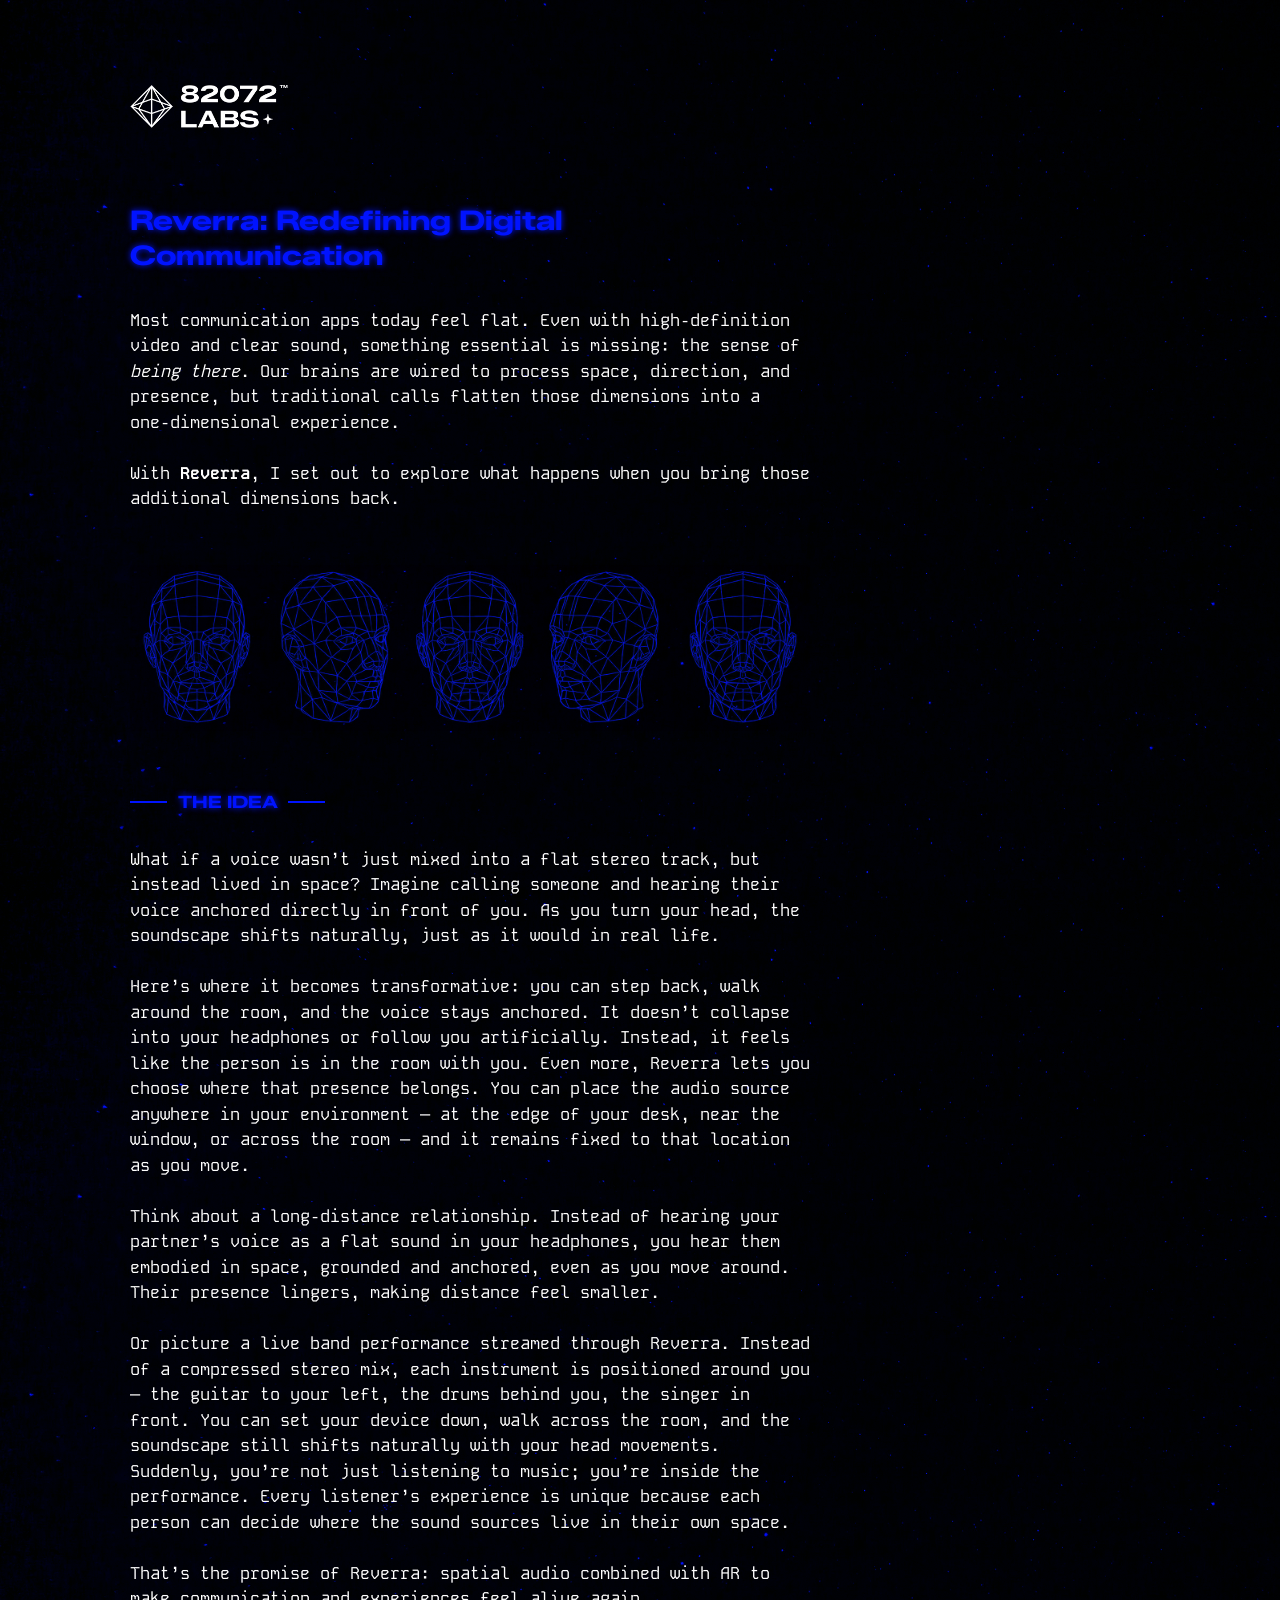
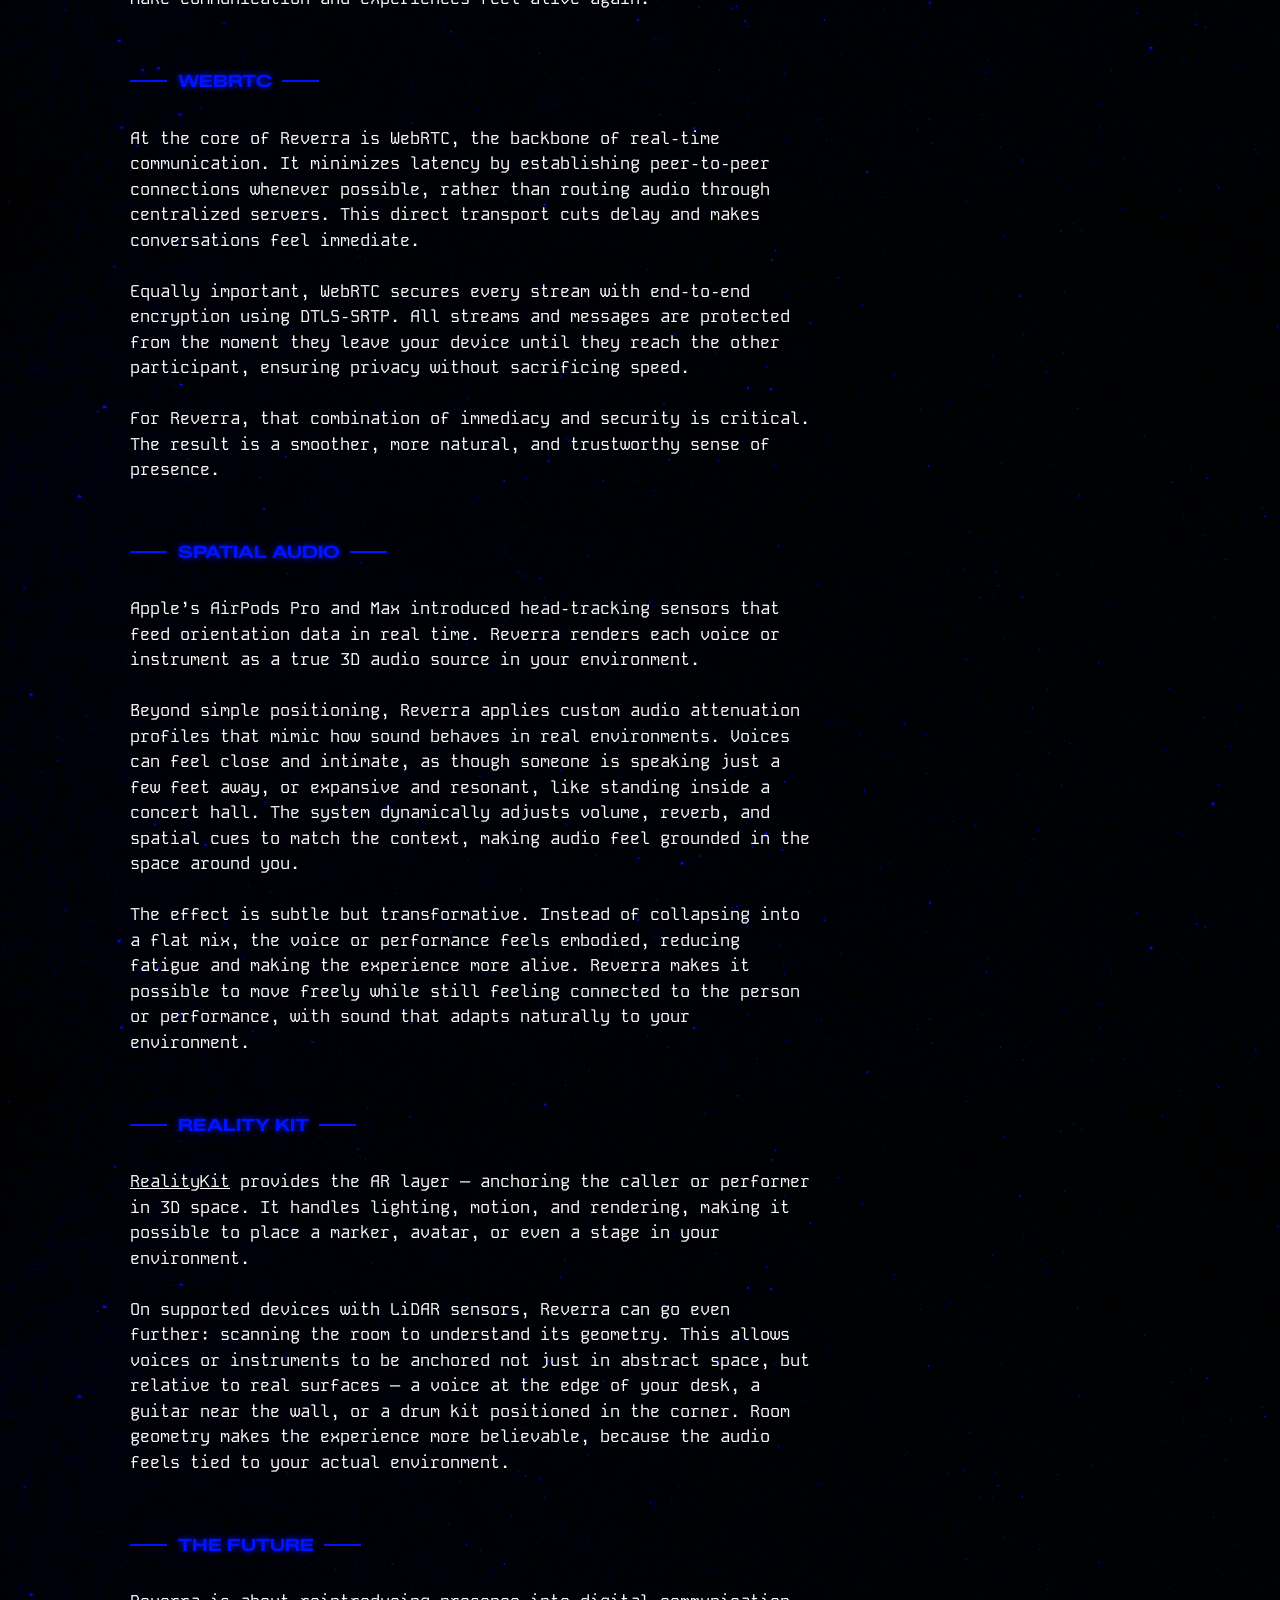
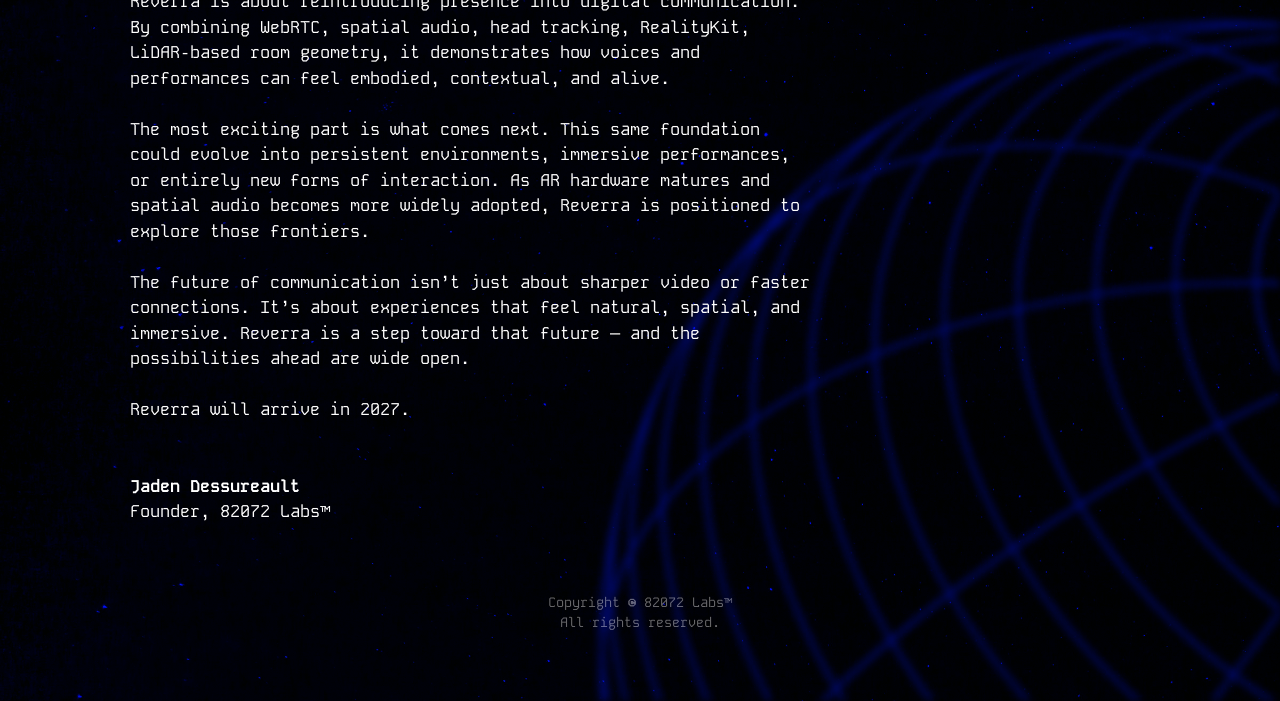
==== commit d4ef0e99: "polish" ====
--- a/reverra.html
+++ b/reverra.html
@@ -2,23 +2,25 @@
 <html>
   <head>
     <meta charset="utf-8">
-    <title>82072 LABS&trade;</title>
+    <title>Reverra</title>
     <meta name="viewport" content="width=device-width">
-    <meta name="description" content="Clementine Cleaning is a wellness-focused cleaning service currently serving Winnipeg, Steinbach, and Neepawa.">
-    <meta name="keywords" content="manitoba cleaners, green cleaners, winnipeg professional cleaners, manitoba professional cleaners, professional cleaners, winnipeg">
+    <meta name="description" content="Reverra: Redefining Digital Communication">
+    <meta name="keywords" content="winnipeg, manitoba, creative, studio, softare company, mobile developer, augmented reality">
 
-    <meta property="og:description" content="Clementine Cleaning is a wellness-focused cleaning service currently serving Winnipeg, Steinbach, and Neepawa.">
-    <meta property="og:site_name" content="Clementine Cleaning">
-    <meta property="og:title" content="Clementine Cleaning &mdash; tidy home. tidy mind.&trade;">
+    <meta property="og:description" content="Reverra: Redefining Digital Communication">
+    <meta property="og:site_name" content="Reverra - 82072 Labs&trade;">
+    <meta property="og:title" content="Reverra: Redefining Digital Communication">
     <meta property="og:type" content="website">
-    <meta property="og:url" content="https://clementinecleaning.ca">
-    <meta property="og:image" content="images/card@2x.png" />
-
-    <meta name="theme-color" content="#FDC772">
+    <meta property="og:url" content="https://82072.co">
+    <meta property="og:image" content="images/favicon-96x96.png" />
 
     <!-- Favicons -->
-    <link rel="shortcut icon" href="images/icon-white.png">
-    <link rel="apple-touch-icon" href="images/icon-white.png" sizes="180x180">
+    <link rel="icon" type="image/png" sizes="96x96" href="images/favicon-96x96.png">
+    <link rel="icon" href="images/favicon.svg" type="image/svg+xml" sizes="any">
+    <link rel="icon" href="images/favicon.ico">
+    <link rel="apple-touch-icon" href="images/apple-touch-icon.png">
+    <link rel="manifest" href="/site.webmanifest">
+    <meta name="theme-color" content="#010111" media="(prefers-color-scheme: dark)">
 
     <!-- Stylesheets -->
     <link rel="preconnect" href="https://fonts.googleapis.com">
@@ -41,14 +43,14 @@
             <h2>Reverra: Redefining Digital Communication</h2>
             Most communication apps today feel flat. Even with high‑definition video and clear sound, something essential is missing: the sense of <i>being there</i>. Our brains are wired to process space, direction, and presence, but traditional calls flatten those dimensions into a one‑dimensional experience.
             <br><br>
-            With <strong>Reverra</strong>, I set out to explore what happens when you bring those dimensions back.
+            With <strong>Reverra</strong>, I set out to explore what happens when you bring those additional dimensions back.
             <br><br><br>
             <span class="faces-image"></span>
             <br>
             <h3>The Idea</h3>
-            What if a voice wasn’t just mixed into a stereo track, but instead lived in space? Imagine calling someone and hearing their voice anchored directly in front of you. As you turn your head, the soundscape shifts naturally, just as it would in real life.
+            What if a voice wasn’t just mixed into a flat stereo track, but instead lived in space? Imagine calling someone and hearing their voice anchored directly in front of you. As you turn your head, the soundscape shifts naturally, just as it would in real life.
             <br><br>
-            Here’s where it becomes transformative: you can put your device in your down, step back, and walk around the room — and the voice stays anchored. It doesn’t collapse into your headphones or follow you artificially. Instead, it feels like the person is in the room with you. Even more, Reverra lets you choose where that presence belongs. You can place the audio source anywhere in your environment — at the edge of your desk, near the window, or across the room — and it remains fixed to that location as you move.
+            Here’s where it becomes transformative: you can step back, walk around the room, and the voice stays anchored. It doesn’t collapse into your headphones or follow you artificially. Instead, it feels like the person is in the room with you. Even more, Reverra lets you choose where that presence belongs. You can place the audio source anywhere in your environment — at the edge of your desk, near the window, or across the room — and it remains fixed to that location as you move.
             <br><br>
             Think about a long‑distance relationship. Instead of hearing your partner’s voice as a flat sound in your headphones, you hear them embodied in space, grounded and anchored, even as you move around. Their presence lingers, making distance feel smaller.
             <br><br>
@@ -64,7 +66,7 @@
             For Reverra, that combination of immediacy and security is critical. The result is a smoother, more natural, and trustworthy sense of presence.
             <br><br>
             <h3>Spatial Audio</h3>
-            Apple’s AirPods Pro and Max introduced head‑tracking sensors that feed orientation data in real time. By combining this with Apple’s Physical Audio Spatialization Engine (<a href="https://developer.apple.com/documentation/phase/">PHASE</a>), Reverra renders each voice or instrument as a true 3D audio source.
+            Apple’s AirPods Pro and Max introduced head‑tracking sensors that feed orientation data in real time. Reverra renders each voice or instrument as a true 3D audio source in your environment.
             <br><br>
             Beyond simple positioning, Reverra applies custom audio attenuation profiles that mimic how sound behaves in real environments. Voices can feel close and intimate, as though someone is speaking just a few feet away, or expansive and resonant, like standing inside a concert hall. The system dynamically adjusts volume, reverb, and spatial cues to match the context, making audio feel grounded in the space around you.
             <br><br>
@@ -75,19 +77,14 @@
             <br><br>
             On supported devices with LiDAR sensors, Reverra can go even further: scanning the room to understand its geometry. This allows voices or instruments to be anchored not just in abstract space, but relative to real surfaces — a voice at the edge of your desk, a guitar near the wall, or a drum kit positioned in the corner. Room geometry makes the experience more believable, because the audio feels tied to your actual environment.
             <br><br>
-            To make this work seamlessly, I built a custom bridge for RealityKit. This bridge keeps native layers thin while exposing the necessary APIs for spatial audio and AR anchoring. It ensures transforms, orientation updates, and audio rendering stay tightly synchronized.
-            <br><br>
-            <h3>React Native</h3>
-            React Native ties everything together. It provides the UI layer and the bridge to native AR and audio frameworks. By keeping the native layers thin and exposing declarative APIs, Reverra remains flexible and composable. This makes it easier to iterate quickly, refine the experience, and keep the focus on presence rather than boilerplate.
-            <br><br>
             <h3>The Future</h3>
-            Reverra is about reintroducing presence into digital communication. By combining WebRTC, spatial audio, head tracking, RealityKit, LiDAR‑based room geometry, and React Native, it demonstrates how voices and performances can feel embodied, contextual, and alive.
+            Reverra is about reintroducing presence into digital communication. By combining WebRTC, spatial audio, head tracking, RealityKit, LiDAR‑based room geometry, it demonstrates how voices and performances can feel embodied, contextual, and alive.
             <br><br>
             The most exciting part is what comes next. This same foundation could evolve into persistent environments, immersive performances, or entirely new forms of interaction. As AR hardware matures and spatial audio becomes more widely adopted, Reverra is positioned to explore those frontiers.
             <br><br>
             The future of communication isn’t just about sharper video or faster connections. It’s about experiences that feel natural, spatial, and immersive. Reverra is a step toward that future — and the possibilities ahead are wide open.
             <br><br>
-            Reverra will arrive to Earth in 2026.
+            Reverra will arrive in 2027.
             <br><br><br>
             <strong>Jaden Dessureault</strong>
             <br>
--- a/css/main.css
+++ b/css/main.css
@@ -237,6 +237,7 @@
   bottom: 0;
   opacity: 0.3;
   animation: 2s fadeInGlobeMobile;
+  filter: blur(4px);
 }
 
 .reverra-wrapper {
